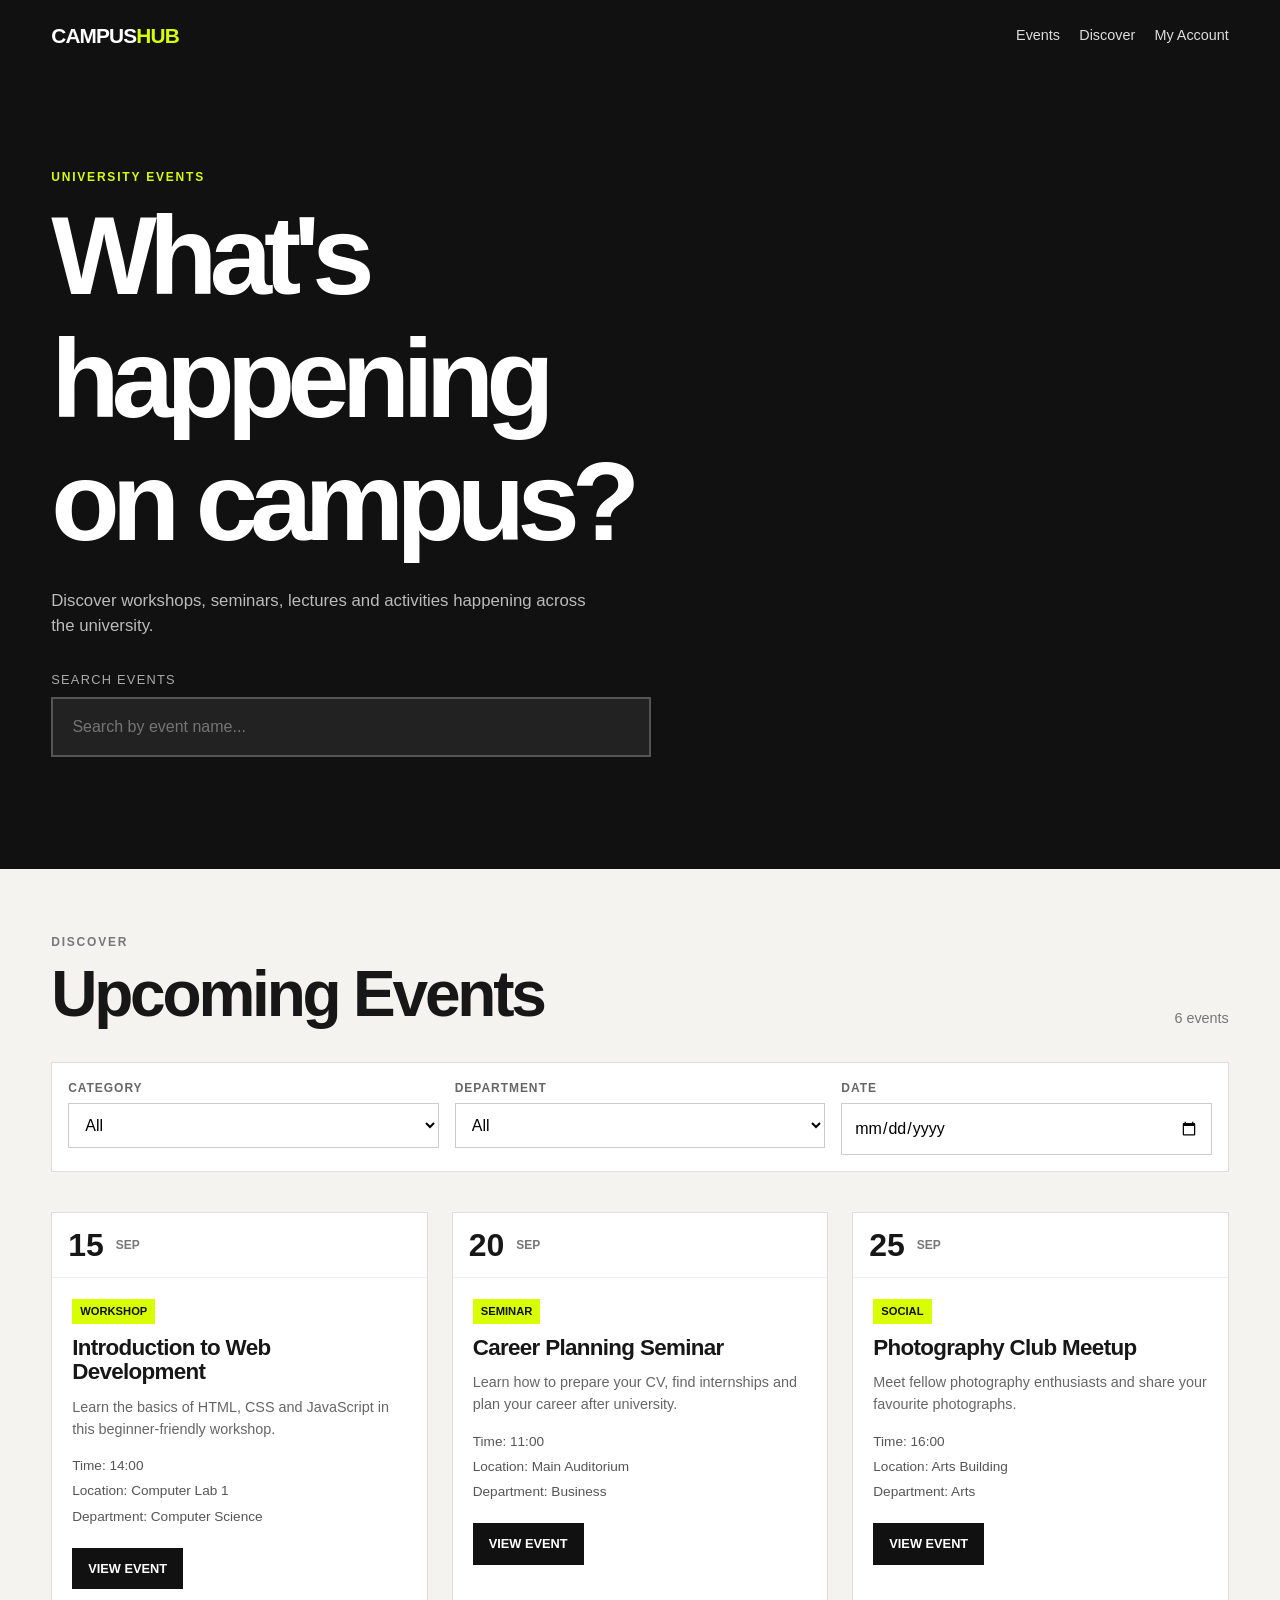
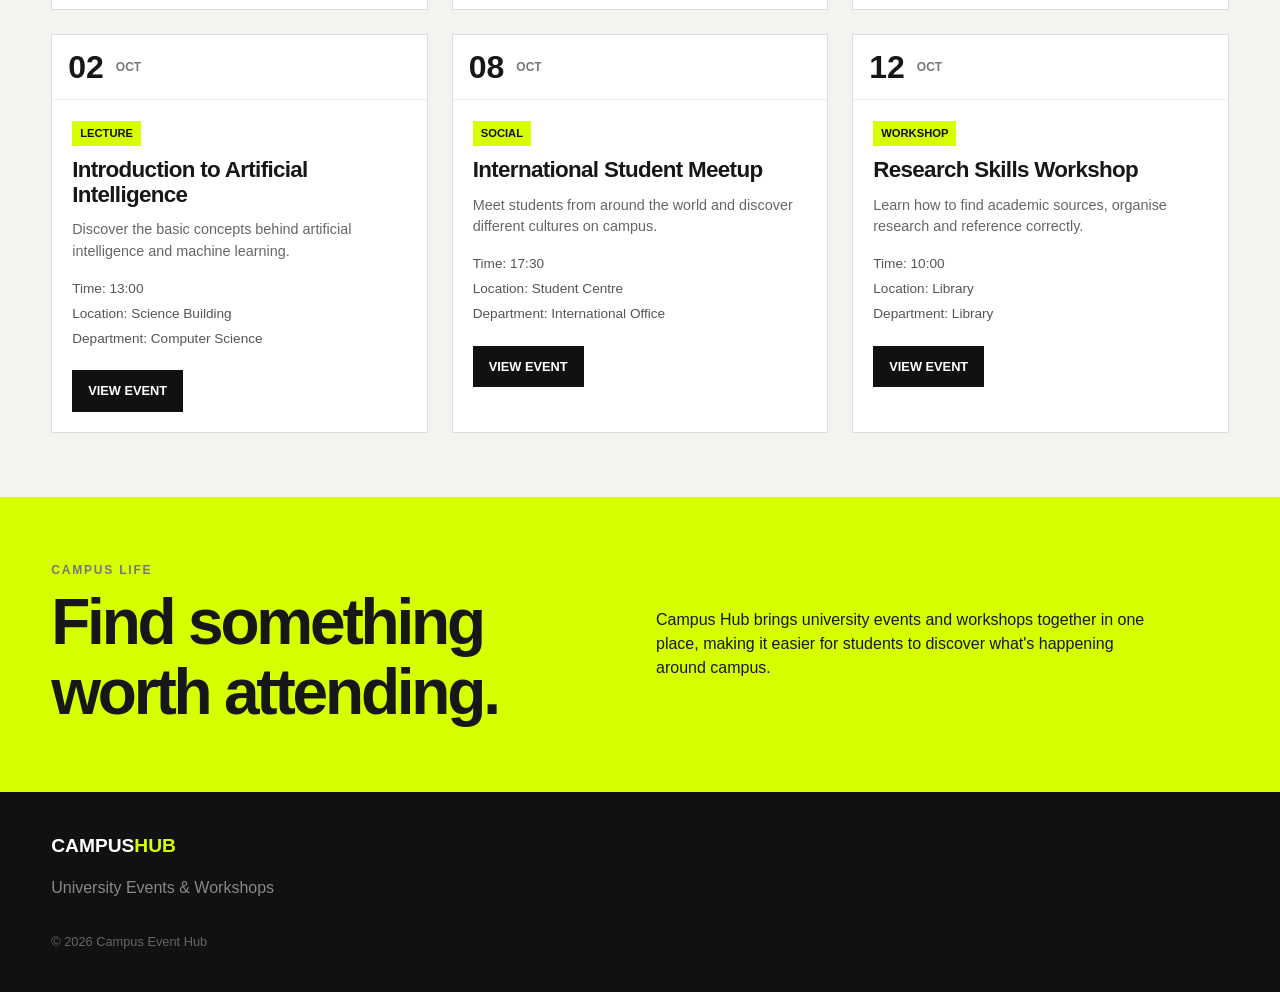
==== index.html @ 004a7234 "Phase 1 Basic functionality of the website and event hub" ====
<!DOCTYPE html>
<html lang="en">

<head>

    <meta charset="UTF-8">

    <meta
        name="viewport"
        content="width=device-width, initial-scale=1.0"
    >

    <title>Campus Event Hub</title>

    <link
        rel="stylesheet"
        href="css/style.css"
    >

</head>


<body>


<header class="site-header">

    <nav class="navbar">

        <a
            href="index.html"
            class="logo"
        >
            CAMPUS<span>HUB</span>
        </a>


        <div class="nav-links">

            <a href="index.html">
                Events
            </a>

            <a href="#discover">
                Discover
            </a>

            <a href="pages/login.html">
                My Account
            </a>

        </div>

    </nav>

</header>



<main>


    <!-- Hero -->

    <section class="hero">

        <div class="hero-content">

            <p class="eyebrow">
                UNIVERSITY EVENTS
            </p>

            <h1>
                What's happening
                <br>
                on campus?
            </h1>

            <p class="hero-text">
                Discover workshops, seminars,
                lectures and activities happening
                across the university.
            </p>


            <div class="hero-search">

                <label for="search">
                    Search events
                </label>

                <input
                    type="search"
                    id="search"
                    placeholder="Search by event name..."
                >

            </div>

        </div>

    </section>



    <!-- Upcoming Events -->

    <section
        class="events-section"
        id="discover"
    >

        <div class="container">


            <div class="section-header">

                <div>

                    <p class="eyebrow">
                        DISCOVER
                    </p>

                    <h2>
                        Upcoming Events
                    </h2>

                </div>

                <span id="eventCount"></span>

            </div>



            <!-- Filters -->

            <form
                id="filterForm"
                class="filter-bar"
            >

                <div class="filter-group">

                    <label for="category">
                        Category
                    </label>

                    <select id="category">

                        <option value="">
                            All
                        </option>

                    </select>

                </div>


                <div class="filter-group">

                    <label for="department">
                        Department
                    </label>

                    <select id="department">

                        <option value="">
                            All
                        </option>

                    </select>

                </div>


                <div class="filter-group">

                    <label for="date">
                        Date
                    </label>

                    <input
                        type="date"
                        id="date"
                    >

                </div>

            </form>



            <!-- Event Cards -->

            <div
                id="eventsContainer"
                class="events-grid"
            >

                <!-- JavaScript inserts events here -->

            </div>


        </div>

    </section>



    <!-- Simple About Section -->

    <section class="about-section">

        <div class="container about-content">

            <div>

                <p class="eyebrow">
                    CAMPUS LIFE
                </p>

                <h2>
                    Find something
                    worth attending.
                </h2>

            </div>

            <p>
                Campus Hub brings university events
                and workshops together in one place,
                making it easier for students to discover
                what's happening around campus.
            </p>

        </div>

    </section>


</main>



<footer class="site-footer">

    <div class="container">

        <div class="footer-content">

            <strong>
                CAMPUS<span>HUB</span>
            </strong>

            <p>
                University Events & Workshops
            </p>

        </div>

        <p class="copyright">
            &copy; 2026 Campus Event Hub
        </p>

    </div>

</footer>



<script
    src="https://code.jquery.com/jquery-3.7.1.min.js"
></script>

<script src="js/data.js"></script>
<script src="js/storage.js"></script>
<script src="js/app.js"></script>


</body>

</html>
---- css/style.css ----
/* =========================
   RESET
========================= */

* {
    box-sizing: border-box;
}


html {
    scroll-behavior: smooth;
}


body {
    margin: 0;

    font-family:
        Arial,
        Helvetica,
        sans-serif;

    background: #f5f3ef;
    color: #171717;

    line-height: 1.5;
}


img {
    max-width: 100%;
}


a {
    color: inherit;
}


/* =========================
   GENERAL
========================= */

.container {
    width: min(1180px, 92%);
    margin: 0 auto;
}


.eyebrow {
    margin: 0 0 0.5rem;

    font-size: 0.75rem;
    font-weight: bold;

    letter-spacing: 0.15em;

    color: #777;
}


h1,
h2,
h3 {
    line-height: 1.1;
}


button,
input,
select {
    font: inherit;
}


/* =========================
   HEADER
========================= */

.site-header {
    background: #111;
    color: white;
}


.navbar {
    width: min(1180px, 92%);

    margin: 0 auto;

    min-height: 72px;

    display: flex;
    flex-direction: column;

    justify-content: center;

    gap: 1rem;
}


.logo {
    color: white;

    text-decoration: none;

    font-size: 1.3rem;

    font-weight: 900;

    letter-spacing: -0.04em;
}


.logo span,
.footer-content strong span {
    color: #d8ff00;
}


.nav-links {
    display: flex;

    gap: 1.2rem;

    flex-wrap: wrap;
}


.nav-links a {
    color: #ddd;

    text-decoration: none;

    font-size: 0.9rem;
}


.nav-links a:hover {
    color: #d8ff00;
}


/* =========================
   HERO
========================= */

.hero {
    background: #111;
    color: white;

    padding: 4rem 0 5rem;
}


.hero-content {
    width: min(1180px, 92%);

    margin: 0 auto;
}


.hero .eyebrow {
    color: #d8ff00;
}


.hero h1 {
    margin: 0;

    max-width: 750px;

    font-size: clamp(
        3rem,
        10vw,
        7rem
    );

    letter-spacing: -0.07em;
}


.hero-text {
    max-width: 550px;

    margin: 1.5rem 0 2rem;

    color: #bbb;

    font-size: 1.05rem;
}


.hero-search {
    max-width: 600px;

    display: flex;
    flex-direction: column;

    gap: 0.5rem;
}


.hero-search label {
    font-size: 0.8rem;

    text-transform: uppercase;

    letter-spacing: 0.1em;

    color: #aaa;
}


.hero-search input {
    width: 100%;

    padding: 1rem 1.2rem;

    border: 2px solid #555;

    border-radius: 0;

    background: #222;

    color: white;

    outline: none;
}


.hero-search input:focus {
    border-color: #d8ff00;
}


/* =========================
   EVENTS
========================= */

.events-section {
    padding: 4rem 0;
}


.section-header {
    display: flex;

    flex-direction: column;

    gap: 1rem;

    margin-bottom: 2rem;
}


.section-header h2 {
    margin: 0;

    font-size: clamp(
        2rem,
        5vw,
        4rem
    );

    letter-spacing: -0.05em;
}


#eventCount {
    color: #777;

    font-size: 0.9rem;
}


/* =========================
   FILTERS
========================= */

.filter-bar {
    display: grid;

    gap: 1rem;

    margin-bottom: 2.5rem;

    padding: 1rem;

    background: white;

    border: 1px solid #ddd;
}


.filter-group {
    display: flex;

    flex-direction: column;

    gap: 0.4rem;
}


.filter-group label {
    font-size: 0.75rem;

    font-weight: bold;

    text-transform: uppercase;

    letter-spacing: 0.08em;

    color: #666;
}


.filter-group input,
.filter-group select {
    width: 100%;

    padding: 0.75rem;

    border: 1px solid #ccc;

    border-radius: 0;

    background: white;
}


/* =========================
   EVENT GRID
========================= */

.events-grid {
    display: grid;

    gap: 1.5rem;
}


.event-card {
    background: white;

    border: 1px solid #ddd;

    transition:
        transform 0.2s ease,
        box-shadow 0.2s ease;
}


.event-card:hover {
    transform: translateY(-4px);

    box-shadow:
        0 12px 30px
        rgba(0, 0, 0, 0.08);
}


.event-date {
    display: flex;

    align-items: center;

    gap: 0.75rem;

    padding: 1rem;

    border-bottom: 1px solid #eee;
}


.event-day {
    font-size: 2rem;

    font-weight: 900;

    line-height: 1;
}


.event-month {
    font-size: 0.75rem;

    font-weight: bold;

    text-transform: uppercase;

    color: #777;
}


.event-body {
    padding: 1.25rem;
}


.event-category {
    display: inline-block;

    margin-bottom: 0.75rem;

    padding: 0.25rem 0.5rem;

    background: #d8ff00;

    color: #111;

    font-size: 0.7rem;

    font-weight: bold;

    text-transform: uppercase;
}


.event-body h3 {
    margin: 0 0 0.75rem;

    font-size: 1.4rem;

    letter-spacing: -0.03em;
}


.event-description {
    margin: 0 0 1rem;

    color: #666;

    font-size: 0.9rem;
}


.event-meta {
    margin: 0.3rem 0;

    color: #555;

    font-size: 0.85rem;
}


.event-link {
    display: inline-block;

    margin-top: 1rem;

    padding: 0.7rem 1rem;

    background: #111;

    color: white;

    text-decoration: none;

    font-size: 0.8rem;

    font-weight: bold;

    text-transform: uppercase;
}


.event-link:hover {
    background: #d8ff00;

    color: #111;
}


/* =========================
   ABOUT
========================= */

.about-section {
    padding: 4rem 0;

    background: #d8ff00;
}


.about-content {
    display: grid;

    gap: 2rem;
}


.about-content h2 {
    margin: 0;

    max-width: 600px;

    font-size: clamp(
        2rem,
        6vw,
        4rem
    );

    letter-spacing: -0.05em;
}


.about-content p {
    max-width: 500px;
}


/* =========================
   FOOTER
========================= */

.site-footer {
    padding: 2.5rem 0;

    background: #111;

    color: white;
}


.footer-content {
    margin-bottom: 2rem;
}


.footer-content strong {
    font-size: 1.2rem;
}


.footer-content p {
    color: #888;
}


.copyright {
    margin: 0;

    color: #666;

    font-size: 0.8rem;
}


/* =========================
   FOCUS
========================= */

a:focus,
input:focus,
select:focus,
button:focus {
    outline: 3px solid #7d9400;

    outline-offset: 3px;
}


/* =========================
   TABLET
========================= */

@media (min-width: 600px) {

    .navbar {
        flex-direction: row;

        justify-content: space-between;

        align-items: center;
    }


    .section-header {
        flex-direction: row;

        justify-content: space-between;

        align-items: end;
    }


    .filter-bar {
        grid-template-columns:
            repeat(3, 1fr);
    }


    .events-grid {
        grid-template-columns:
            repeat(2, 1fr);
    }


    .about-content {
        grid-template-columns:
            1fr 1fr;

        align-items: center;
    }

}


/* =========================
   DESKTOP
========================= */

@media (min-width: 950px) {

    .events-grid {
        grid-template-columns:
            repeat(3, 1fr);
    }


    .hero {
        padding: 6rem 0 7rem;
    }

}
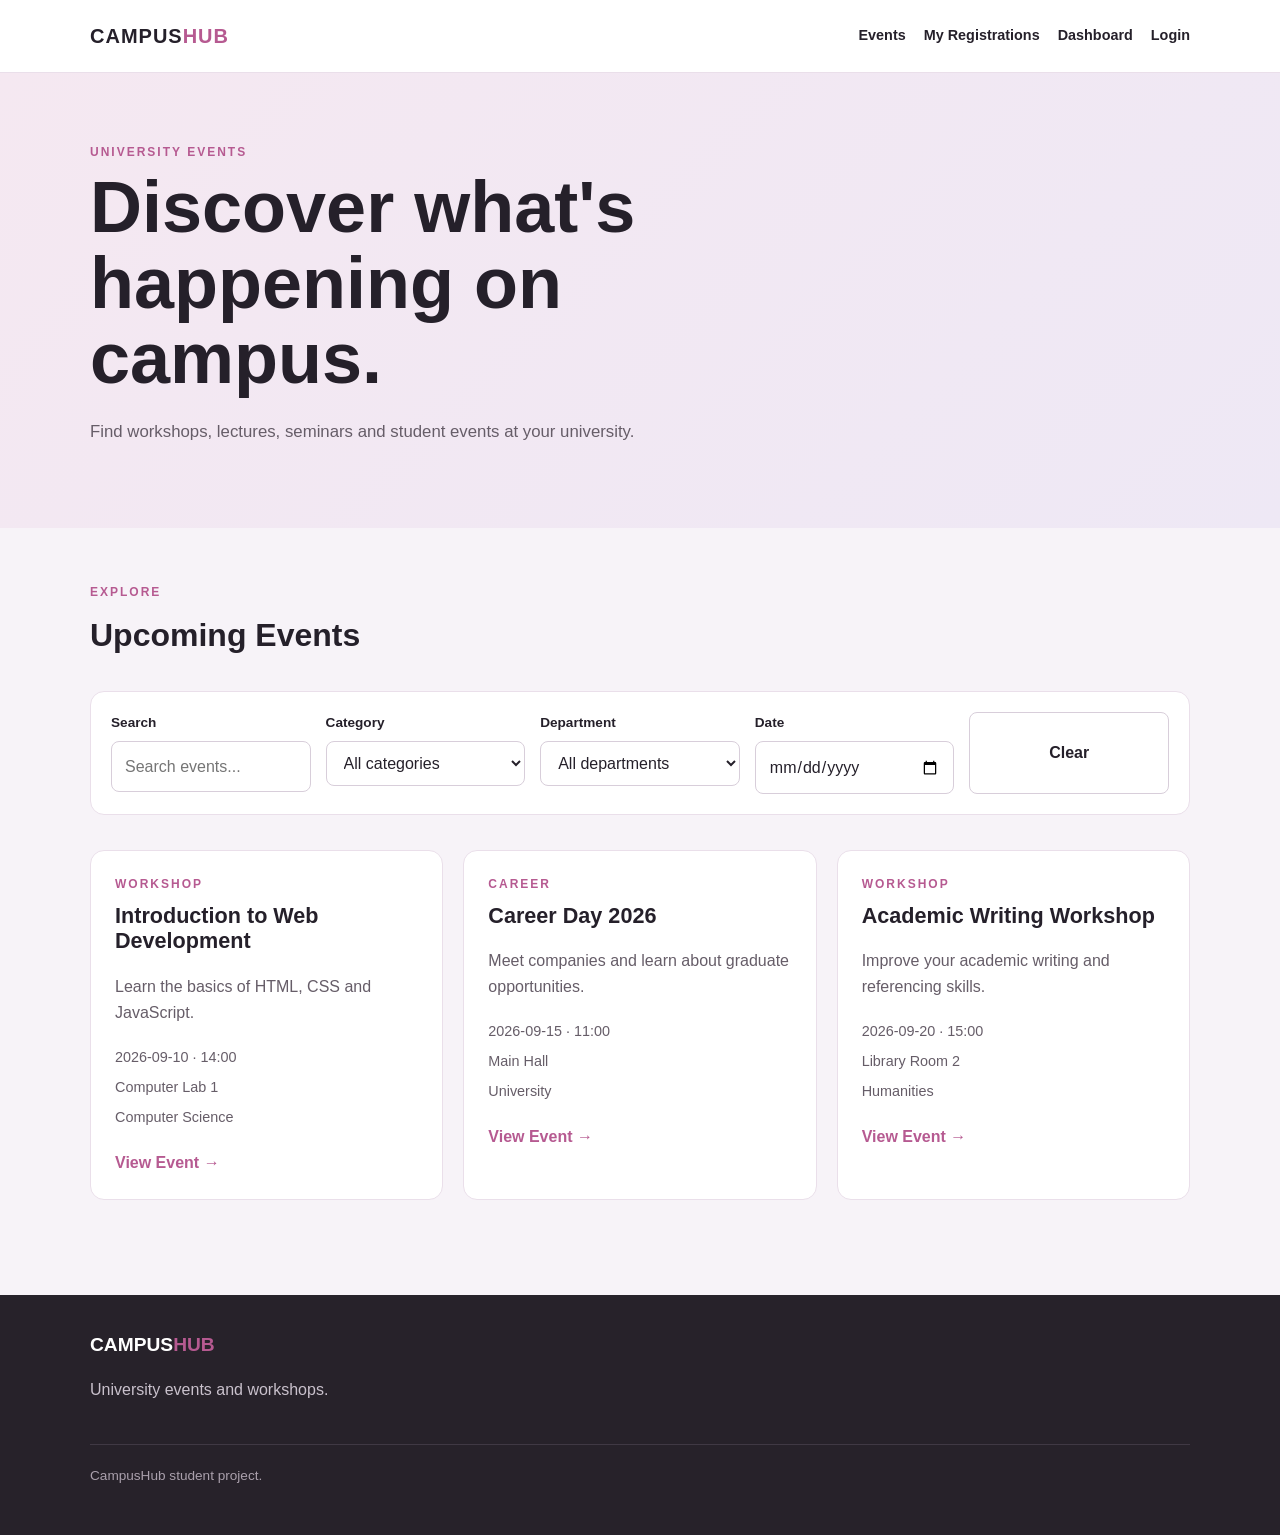
==== commit ac0e7a3c: "1.0 demo added crud and other functionalities, making the user system and login more robust" ====
--- a/index.html
+++ b/index.html
@@ -10,7 +10,7 @@
         content="width=device-width, initial-scale=1.0"
     >
 
-    <title>Campus Event Hub</title>
+    <title>CampusHub - University Events</title>
 
     <link
         rel="stylesheet"
@@ -41,12 +41,16 @@
                 Events
             </a>
 
-            <a href="#discover">
-                Discover
+            <a href="pages/my-registrations.html">
+                My Registrations
             </a>
 
+            <a href="pages/dashboard.html">
+                Dashboard
+            </a>
+
             <a href="pages/login.html">
-                My Account
+                Login
             </a>
 
         </div>
@@ -56,212 +60,179 @@
 </header>
 
 
-
 <main>
 
 
-    <!-- Hero -->
-
-    <section class="hero">
-
-        <div class="hero-content">
-
-            <p class="eyebrow">
-                UNIVERSITY EVENTS
-            </p>
-
-            <h1>
-                What's happening
-                <br>
-                on campus?
-            </h1>
-
-            <p class="hero-text">
-                Discover workshops, seminars,
-                lectures and activities happening
-                across the university.
-            </p>
-
-
-            <div class="hero-search">
+<section class="hero">
+
+    <div class="container">
+
+        <p class="eyebrow">
+            UNIVERSITY EVENTS
+        </p>
+
+        <h1>
+            Discover what's happening
+            on campus.
+        </h1>
+
+        <p class="hero-text">
+            Find workshops, lectures, seminars
+            and student events at your university.
+        </p>
+
+    </div>
+
+</section>
+
+
+<section class="events-section">
+
+    <div class="container">
+
+
+        <div class="section-header">
+
+            <div>
+
+                <p class="eyebrow">
+                    EXPLORE
+                </p>
+
+                <h2>
+                    Upcoming Events
+                </h2>
+
+            </div>
+
+        </div>
+
+
+        <form id="filterForm" class="filter-form">
+
+
+            <div class="form-group">
 
                 <label for="search">
-                    Search events
+                    Search
                 </label>
 
                 <input
                     type="search"
                     id="search"
-                    placeholder="Search by event name..."
+                    placeholder="Search events..."
                 >
 
             </div>
 
+
+            <div class="form-group">
+
+                <label for="category">
+                    Category
+                </label>
+
+                <select id="category">
+
+                    <option value="">
+                        All categories
+                    </option>
+
+                </select>
+
+            </div>
+
+
+            <div class="form-group">
+
+                <label for="department">
+                    Department
+                </label>
+
+                <select id="department">
+
+                    <option value="">
+                        All departments
+                    </option>
+
+                </select>
+
+            </div>
+
+
+            <div class="form-group">
+
+                <label for="date">
+                    Date
+                </label>
+
+                <input
+                    type="date"
+                    id="date"
+                >
+
+            </div>
+
+
+            <button
+                type="button"
+                id="clearFilters"
+                class="secondary-button"
+            >
+                Clear
+            </button>
+
+
+        </form>
+
+
+        <div
+            id="eventList"
+            class="event-grid"
+        >
+
         </div>
 
-    </section>
-
-
-
-    <!-- Upcoming Events -->
-
-    <section
-        class="events-section"
-        id="discover"
-    >
-
-        <div class="container">
-
-
-            <div class="section-header">
-
-                <div>
-
-                    <p class="eyebrow">
-                        DISCOVER
-                    </p>
-
-                    <h2>
-                        Upcoming Events
-                    </h2>
-
-                </div>
-
-                <span id="eventCount"></span>
+
+        <p
+            id="noEvents"
+            class="no-events"
+        >
+            No events found.
+        </p>
+
+
+    </div>
+
+</section>
+
+
+</main>
+
+
+<footer class="site-footer">
+
+    <div class="container">
+
+        <div class="footer-content">
+
+            <div>
+
+                <strong class="footer-logo">
+                    CAMPUS<span>HUB</span>
+                </strong>
+
+                <p>
+                    University events and workshops.
+                </p>
 
             </div>
 
-
-
-            <!-- Filters -->
-
-            <form
-                id="filterForm"
-                class="filter-bar"
-            >
-
-                <div class="filter-group">
-
-                    <label for="category">
-                        Category
-                    </label>
-
-                    <select id="category">
-
-                        <option value="">
-                            All
-                        </option>
-
-                    </select>
-
-                </div>
-
-
-                <div class="filter-group">
-
-                    <label for="department">
-                        Department
-                    </label>
-
-                    <select id="department">
-
-                        <option value="">
-                            All
-                        </option>
-
-                    </select>
-
-                </div>
-
-
-                <div class="filter-group">
-
-                    <label for="date">
-                        Date
-                    </label>
-
-                    <input
-                        type="date"
-                        id="date"
-                    >
-
-                </div>
-
-            </form>
-
-
-
-            <!-- Event Cards -->
-
-            <div
-                id="eventsContainer"
-                class="events-grid"
-            >
-
-                <!-- JavaScript inserts events here -->
-
-            </div>
-
-
         </div>
 
-    </section>
-
-
-
-    <!-- Simple About Section -->
-
-    <section class="about-section">
-
-        <div class="container about-content">
-
-            <div>
-
-                <p class="eyebrow">
-                    CAMPUS LIFE
-                </p>
-
-                <h2>
-                    Find something
-                    worth attending.
-                </h2>
-
-            </div>
-
-            <p>
-                Campus Hub brings university events
-                and workshops together in one place,
-                making it easier for students to discover
-                what's happening around campus.
-            </p>
-
-        </div>
-
-    </section>
-
-
-</main>
-
-
-
-<footer class="site-footer">
-
-    <div class="container">
-
-        <div class="footer-content">
-
-            <strong>
-                CAMPUS<span>HUB</span>
-            </strong>
-
-            <p>
-                University Events & Workshops
-            </p>
-
-        </div>
 
         <p class="copyright">
-            &copy; 2026 Campus Event Hub
+            CampusHub student project.
         </p>
 
     </div>
@@ -269,16 +240,334 @@
 </footer>
 
 
-
-<script
-    src="https://code.jquery.com/jquery-3.7.1.min.js"
-></script>
+<script src="https://code.jquery.com/jquery-3.7.1.min.js"></script>
 
 <script src="js/data.js"></script>
 <script src="js/storage.js"></script>
 <script src="js/app.js"></script>
 
 
+<script>
+
+$(document).ready(function () {
+
+
+    let events = getEvents();
+
+
+    const categorySelect =
+        $("#category");
+
+
+    const departmentSelect =
+        $("#department");
+
+
+    /*
+       Create category options
+    */
+
+    const categories =
+        [
+            ...new Set(
+                events.map(
+                    function (event) {
+                        return event.category;
+                    }
+                )
+            )
+        ];
+
+
+    categories.forEach(
+        function (category) {
+
+            categorySelect.append(
+
+                $("<option>")
+                    .val(category)
+                    .text(category)
+
+            );
+
+        }
+    );
+
+
+    /*
+       Create department options
+    */
+
+    const departments =
+        [
+            ...new Set(
+                events.map(
+                    function (event) {
+                        return event.department;
+                    }
+                )
+            )
+        ];
+
+
+    departments.forEach(
+        function (department) {
+
+            departmentSelect.append(
+
+                $("<option>")
+                    .val(department)
+                    .text(department)
+
+            );
+
+        }
+    );
+
+
+    /*
+       Display events
+    */
+
+    function displayEvents() {
+
+
+        const search =
+            $("#search")
+                .val()
+                .toLowerCase()
+                .trim();
+
+
+        const category =
+            $("#category").val();
+
+
+        const department =
+            $("#department").val();
+
+
+        const date =
+            $("#date").val();
+
+
+        const filteredEvents =
+            events.filter(
+                function (event) {
+
+
+                    const matchesSearch =
+                        event.title
+                            .toLowerCase()
+                            .includes(search) ||
+
+                        event.description
+                            .toLowerCase()
+                            .includes(search);
+
+
+                    const matchesCategory =
+                        !category ||
+                        event.category === category;
+
+
+                    const matchesDepartment =
+                        !department ||
+                        event.department === department;
+
+
+                    const matchesDate =
+                        !date ||
+                        event.date === date;
+
+
+                    return (
+                        matchesSearch &&
+                        matchesCategory &&
+                        matchesDepartment &&
+                        matchesDate
+                    );
+
+                }
+            );
+
+
+        const list =
+            $("#eventList");
+
+
+        list.empty();
+
+
+        $("#noEvents").hide();
+
+
+        if (
+            filteredEvents.length === 0
+        ) {
+
+            $("#noEvents").show();
+
+            return;
+
+        }
+
+
+        filteredEvents.forEach(
+            function (event) {
+
+
+                const card =
+                    $("<article>")
+                        .addClass("event-card");
+
+
+                card.append(
+
+                    $("<p>")
+                        .addClass("eyebrow")
+                        .text(event.category)
+
+                );
+
+
+                card.append(
+
+                    $("<h3>")
+                        .text(event.title)
+
+                );
+
+
+                card.append(
+
+                    $("<p>")
+                        .addClass("event-description")
+                        .text(event.description)
+
+                );
+
+
+                card.append(
+
+                    $("<p>")
+                        .addClass("event-meta")
+                        .text(
+                            event.date +
+                            " · " +
+                            event.time
+                        )
+
+                );
+
+
+                card.append(
+
+                    $("<p>")
+                        .addClass("event-meta")
+                        .text(
+                            event.location
+                        )
+
+                );
+
+
+                card.append(
+
+                    $("<p>")
+                        .addClass("event-meta")
+                        .text(
+                            event.department
+                        )
+
+                );
+
+
+                card.append(
+
+                    $("<a>")
+                        .addClass("event-link")
+                        .attr(
+                            "href",
+                            "pages/event.html?id=" +
+                            event.id
+                        )
+                        .text(
+                            "View Event →"
+                        )
+
+                );
+
+
+                list.append(card);
+
+            }
+        );
+
+    }
+
+
+    /*
+       Filters update immediately
+    */
+
+    $("#search").on(
+        "input",
+        displayEvents
+    );
+
+
+    $("#category").on(
+        "change",
+        displayEvents
+    );
+
+
+    $("#department").on(
+        "change",
+        displayEvents
+    );
+
+
+    $("#date").on(
+        "change",
+        displayEvents
+    );
+
+
+    /*
+       Clear filters
+    */
+
+    $("#clearFilters").on(
+        "click",
+        function () {
+
+            $("#search").val("");
+
+            $("#category").val("");
+
+            $("#department").val("");
+
+            $("#date").val("");
+
+            displayEvents();
+
+        }
+    );
+
+
+    /*
+       Initial display
+    */
+
+    displayEvents();
+
+});
+
+</script>
+
+
 </body>
 
 </html>
--- a/css/style.css
+++ b/css/style.css
@@ -1,7 +1,3 @@
-/* =========================
-   RESET
-========================= */
-
 * {
     box-sizing: border-box;
 }
@@ -14,21 +10,10 @@
 
 body {
     margin: 0;
-
-    font-family:
-        Arial,
-        Helvetica,
-        sans-serif;
-
-    background: #f5f3ef;
-    color: #171717;
-
-    line-height: 1.5;
-}
-
-
-img {
-    max-width: 100%;
+    font-family: Arial, Helvetica, sans-serif;
+    background: #f7f3f8;
+    color: #25202a;
+    line-height: 1.6;
 }
 
 
@@ -37,107 +22,66 @@
 }
 
 
-/* =========================
-   GENERAL
-========================= */
-
 .container {
-    width: min(1180px, 92%);
+    width: min(1100px, 92%);
     margin: 0 auto;
 }
 
 
-.eyebrow {
-    margin: 0 0 0.5rem;
-
-    font-size: 0.75rem;
-    font-weight: bold;
-
-    letter-spacing: 0.15em;
-
-    color: #777;
-}
-
-
-h1,
-h2,
-h3 {
-    line-height: 1.1;
-}
-
-
-button,
-input,
-select {
-    font: inherit;
-}
-
-
 /* =========================
    HEADER
 ========================= */
 
 .site-header {
-    background: #111;
-    color: white;
+    background: #ffffff;
+    border-bottom: 1px solid #eadfea;
 }
 
 
 .navbar {
-    width: min(1180px, 92%);
-
+    width: min(1100px, 92%);
     margin: 0 auto;
 
     min-height: 72px;
 
     display: flex;
-    flex-direction: column;
-
-    justify-content: center;
-
-    gap: 1rem;
+    align-items: center;
+    justify-content: space-between;
+
+    gap: 20px;
 }
 
 
 .logo {
-    color: white;
-
     text-decoration: none;
-
-    font-size: 1.3rem;
-
-    font-weight: 900;
-
-    letter-spacing: -0.04em;
+    font-size: 1.25rem;
+    font-weight: 800;
+    letter-spacing: 1px;
 }
 
 
 .logo span,
-.footer-content strong span {
-    color: #d8ff00;
+.footer-logo span {
+    color: #b65a91;
 }
 
 
 .nav-links {
     display: flex;
-
-    gap: 1.2rem;
-
-    flex-wrap: wrap;
+    align-items: center;
+    gap: 18px;
 }
 
 
 .nav-links a {
-    color: #ddd;
-
     text-decoration: none;
-
     font-size: 0.9rem;
+    font-weight: 600;
 }
 
 
 .nav-links a:hover {
-    color: #d8ff00;
+    color: #b65a91;
 }
 
 
@@ -146,131 +90,80 @@
 ========================= */
 
 .hero {
-    background: #111;
-    color: white;
-
-    padding: 4rem 0 5rem;
-}
-
-
-.hero-content {
-    width: min(1180px, 92%);
-
-    margin: 0 auto;
-}
-
-
-.hero .eyebrow {
-    color: #d8ff00;
+    padding: 70px 0 65px;
+
+    background:
+        linear-gradient(
+            135deg,
+            #f5e8f1,
+            #eee8f5
+        );
+}
+
+
+.eyebrow {
+    margin: 0 0 8px;
+
+    color: #b65a91;
+
+    font-size: 0.75rem;
+    font-weight: 800;
+
+    letter-spacing: 2px;
+    text-transform: uppercase;
 }
 
 
 .hero h1 {
+    max-width: 700px;
+
     margin: 0;
 
-    max-width: 750px;
-
     font-size: clamp(
-        3rem,
-        10vw,
-        7rem
+        2.3rem,
+        7vw,
+        4.5rem
     );
 
-    letter-spacing: -0.07em;
+    line-height: 1.05;
 }
 
 
 .hero-text {
-    max-width: 550px;
-
-    margin: 1.5rem 0 2rem;
-
-    color: #bbb;
+    max-width: 650px;
+
+    margin-top: 22px;
+
+    color: #665d68;
 
     font-size: 1.05rem;
 }
 
 
-.hero-search {
-    max-width: 600px;
-
-    display: flex;
-    flex-direction: column;
-
-    gap: 0.5rem;
-}
-
-
-.hero-search label {
-    font-size: 0.8rem;
-
-    text-transform: uppercase;
-
-    letter-spacing: 0.1em;
-
-    color: #aaa;
-}
-
-
-.hero-search input {
-    width: 100%;
-
-    padding: 1rem 1.2rem;
-
-    border: 2px solid #555;
-
-    border-radius: 0;
-
-    background: #222;
-
-    color: white;
-
-    outline: none;
-}
-
-
-.hero-search input:focus {
-    border-color: #d8ff00;
-}
-
-
 /* =========================
    EVENTS
 ========================= */
 
 .events-section {
-    padding: 4rem 0;
+    padding: 55px 0;
 }
 
 
 .section-header {
     display: flex;
-
-    flex-direction: column;
-
-    gap: 1rem;
-
-    margin-bottom: 2rem;
+    align-items: end;
+    justify-content: space-between;
+
+    gap: 20px;
+
+    margin-bottom: 30px;
 }
 
 
 .section-header h2 {
     margin: 0;
 
-    font-size: clamp(
-        2rem,
-        5vw,
-        4rem
-    );
-
-    letter-spacing: -0.05em;
-}
-
-
-#eventCount {
-    color: #777;
-
-    font-size: 0.9rem;
+    font-size: 2rem;
 }
 
 
@@ -278,72 +171,179 @@
    FILTERS
 ========================= */
 
-.filter-bar {
+.filter-form {
     display: grid;
 
-    gap: 1rem;
-
-    margin-bottom: 2.5rem;
-
-    padding: 1rem;
-
-    background: white;
-
-    border: 1px solid #ddd;
-}
-
-
-.filter-group {
+    grid-template-columns:
+        repeat(
+            auto-fit,
+            minmax(180px, 1fr)
+        );
+
+    gap: 15px;
+
+    margin-bottom: 35px;
+
+    padding: 20px;
+
+    background: #ffffff;
+
+    border: 1px solid #eadfea;
+
+    border-radius: 14px;
+}
+
+
+.form-group {
     display: flex;
 
     flex-direction: column;
 
-    gap: 0.4rem;
-}
-
-
-.filter-group label {
-    font-size: 0.75rem;
-
-    font-weight: bold;
-
-    text-transform: uppercase;
-
-    letter-spacing: 0.08em;
-
-    color: #666;
-}
-
-
-.filter-group input,
-.filter-group select {
+    gap: 7px;
+}
+
+
+.form-group label {
+    font-weight: 700;
+
+    font-size: 0.85rem;
+}
+
+
+input,
+select,
+textarea {
     width: 100%;
 
-    padding: 0.75rem;
-
-    border: 1px solid #ccc;
-
-    border-radius: 0;
-
-    background: white;
-}
-
-
-/* =========================
-   EVENT GRID
-========================= */
-
-.events-grid {
+    padding: 12px 13px;
+
+    font: inherit;
+
+    color: #25202a;
+
+    background: #ffffff;
+
+    border: 1px solid #d8ceda;
+
+    border-radius: 8px;
+
+    outline: none;
+}
+
+
+input:focus,
+select:focus,
+textarea:focus {
+    border-color: #b65a91;
+
+    box-shadow:
+        0 0 0 3px
+        rgba(182, 90, 145, 0.12);
+}
+
+
+textarea {
+    min-height: 110px;
+
+    resize: vertical;
+}
+
+
+/* =========================
+   BUTTONS
+========================= */
+
+button {
+    font: inherit;
+
+    cursor: pointer;
+}
+
+
+.primary-button,
+.secondary-button,
+.danger-button {
+    min-height: 44px;
+
+    padding: 10px 18px;
+
+    border-radius: 8px;
+
+    font-weight: 700;
+}
+
+
+.primary-button {
+    border: 1px solid #b65a91;
+
+    background: #b65a91;
+
+    color: #ffffff;
+}
+
+
+.primary-button:hover {
+    background: #9d497d;
+}
+
+
+.secondary-button {
+    border: 1px solid #d8ceda;
+
+    background: #ffffff;
+
+    color: #25202a;
+}
+
+
+.secondary-button:hover {
+    border-color: #b65a91;
+
+    color: #b65a91;
+}
+
+
+.danger-button {
+    border: 1px solid #c75a68;
+
+    background: #ffffff;
+
+    color: #a93e4d;
+}
+
+
+.danger-button:hover {
+    background: #c75a68;
+
+    color: #ffffff;
+}
+
+
+/* =========================
+   EVENT CARDS
+========================= */
+
+.event-grid {
     display: grid;
 
-    gap: 1.5rem;
+    grid-template-columns:
+        repeat(
+            auto-fit,
+            minmax(250px, 1fr)
+        );
+
+    gap: 20px;
 }
 
 
 .event-card {
-    background: white;
-
-    border: 1px solid #ddd;
+    padding: 24px;
+
+    background: #ffffff;
+
+    border: 1px solid #eadfea;
+
+    border-radius: 14px;
 
     transition:
         transform 0.2s ease,
@@ -355,158 +355,158 @@
     transform: translateY(-4px);
 
     box-shadow:
-        0 12px 30px
-        rgba(0, 0, 0, 0.08);
-}
-
-
-.event-date {
-    display: flex;
-
-    align-items: center;
-
-    gap: 0.75rem;
-
-    padding: 1rem;
-
-    border-bottom: 1px solid #eee;
-}
-
-
-.event-day {
-    font-size: 2rem;
-
-    font-weight: 900;
-
-    line-height: 1;
-}
-
-
-.event-month {
-    font-size: 0.75rem;
-
-    font-weight: bold;
-
-    text-transform: uppercase;
-
-    color: #777;
-}
-
-
-.event-body {
-    padding: 1.25rem;
-}
-
-
-.event-category {
-    display: inline-block;
-
-    margin-bottom: 0.75rem;
-
-    padding: 0.25rem 0.5rem;
-
-    background: #d8ff00;
-
-    color: #111;
-
-    font-size: 0.7rem;
-
-    font-weight: bold;
-
-    text-transform: uppercase;
-}
-
-
-.event-body h3 {
-    margin: 0 0 0.75rem;
-
-    font-size: 1.4rem;
-
-    letter-spacing: -0.03em;
+        0 10px 30px
+        rgba(50, 35, 55, 0.08);
+}
+
+
+.event-card h3 {
+    margin: 5px 0 12px;
+
+    font-size: 1.35rem;
+
+    line-height: 1.2;
 }
 
 
 .event-description {
-    margin: 0 0 1rem;
-
-    color: #666;
+    color: #665d68;
+}
+
+
+.event-meta {
+    margin: 7px 0;
+
+    color: #665d68;
 
     font-size: 0.9rem;
-}
-
-
-.event-meta {
-    margin: 0.3rem 0;
-
-    color: #555;
-
-    font-size: 0.85rem;
 }
 
 
 .event-link {
     display: inline-block;
 
-    margin-top: 1rem;
-
-    padding: 0.7rem 1rem;
-
-    background: #111;
-
-    color: white;
+    margin-top: 14px;
+
+    color: #b65a91;
+
+    font-weight: 800;
 
     text-decoration: none;
-
-    font-size: 0.8rem;
-
-    font-weight: bold;
-
-    text-transform: uppercase;
 }
 
 
 .event-link:hover {
-    background: #d8ff00;
-
-    color: #111;
-}
-
-
-/* =========================
-   ABOUT
-========================= */
-
-.about-section {
-    padding: 4rem 0;
-
-    background: #d8ff00;
-}
-
-
-.about-content {
-    display: grid;
-
-    gap: 2rem;
-}
-
-
-.about-content h2 {
-    margin: 0;
-
-    max-width: 600px;
-
-    font-size: clamp(
-        2rem,
-        6vw,
-        4rem
-    );
-
-    letter-spacing: -0.05em;
-}
-
-
-.about-content p {
-    max-width: 500px;
+    text-decoration: underline;
+}
+
+
+.no-events {
+    display: none;
+
+    padding: 30px;
+
+    text-align: center;
+
+    color: #665d68;
+}
+
+
+/* =========================
+   FORMS / DETAILS
+========================= */
+
+.form-card {
+    max-width: 700px;
+
+    margin: 0 auto;
+
+    padding: 30px;
+
+    background: #ffffff;
+
+    border: 1px solid #eadfea;
+
+    border-radius: 14px;
+}
+
+
+.form-card h1,
+.form-card h2 {
+    margin-top: 0;
+}
+
+
+.form-card .form-group {
+    margin-bottom: 18px;
+}
+
+
+.form-actions {
+    display: flex;
+
+    flex-wrap: wrap;
+
+    gap: 10px;
+
+    margin-top: 20px;
+}
+
+
+.form-error {
+    min-height: 20px;
+
+    color: #b33f4e;
+
+    font-size: 0.85rem;
+}
+
+
+.form-success {
+    color: #34734b;
+
+    font-weight: 600;
+}
+
+
+.event-description {
+    margin: 20px 0;
+
+    color: #665d68;
+}
+
+
+/* =========================
+   REGISTRATIONS
+========================= */
+
+.registration-item {
+    margin-bottom: 18px;
+
+    padding: 24px;
+
+    background: #ffffff;
+
+    border: 1px solid #eadfea;
+
+    border-radius: 14px;
+}
+
+
+.registration-item h2,
+.registration-item h3 {
+    margin-top: 0;
+}
+
+
+.registration-actions {
+    display: flex;
+
+    flex-wrap: wrap;
+
+    gap: 10px;
+
+    margin-top: 18px;
 }
 
 
@@ -515,112 +515,91 @@
 ========================= */
 
 .site-footer {
-    padding: 2.5rem 0;
-
-    background: #111;
-
-    color: white;
+    margin-top: 40px;
+
+    padding: 35px 0;
+
+    background: #27222a;
+
+    color: #ffffff;
 }
 
 
 .footer-content {
-    margin-bottom: 2rem;
-}
-
-
-.footer-content strong {
+    display: flex;
+
+    justify-content: space-between;
+
+    gap: 30px;
+}
+
+
+.footer-content p {
+    color: #c9c1cc;
+}
+
+
+.footer-logo {
     font-size: 1.2rem;
 }
 
 
-.footer-content p {
-    color: #888;
-}
-
-
 .copyright {
-    margin: 0;
-
-    color: #666;
-
-    font-size: 0.8rem;
-}
-
-
-/* =========================
-   FOCUS
-========================= */
-
-a:focus,
-input:focus,
-select:focus,
-button:focus {
-    outline: 3px solid #7d9400;
-
-    outline-offset: 3px;
-}
-
-
-/* =========================
-   TABLET
-========================= */
-
-@media (min-width: 600px) {
+    margin-top: 25px;
+
+    padding-top: 20px;
+
+    border-top: 1px solid #403944;
+
+    color: #aaa0ac;
+
+    font-size: 0.85rem;
+}
+
+
+/* =========================
+   RESPONSIVE
+========================= */
+
+@media (max-width: 700px) {
 
     .navbar {
-        flex-direction: row;
-
-        justify-content: space-between;
-
-        align-items: center;
+        align-items: flex-start;
+
+        flex-direction: column;
+
+        padding: 18px 0;
     }
 
 
+    .nav-links {
+        width: 100%;
+
+        flex-wrap: wrap;
+
+        gap: 10px 15px;
+    }
+
+
+    .hero {
+        padding: 50px 0;
+    }
+
+
     .section-header {
-        flex-direction: row;
-
-        justify-content: space-between;
-
-        align-items: end;
+        align-items: flex-start;
+
+        flex-direction: column;
     }
 
 
-    .filter-bar {
-        grid-template-columns:
-            repeat(3, 1fr);
+    .form-card {
+        padding: 22px;
     }
 
 
-    .events-grid {
-        grid-template-columns:
-            repeat(2, 1fr);
+    .footer-content {
+        flex-direction: column;
     }
 
-
-    .about-content {
-        grid-template-columns:
-            1fr 1fr;
-
-        align-items: center;
-    }
-
-}
-
-
-/* =========================
-   DESKTOP
-========================= */
-
-@media (min-width: 950px) {
-
-    .events-grid {
-        grid-template-columns:
-            repeat(3, 1fr);
-    }
-
-
-    .hero {
-        padding: 6rem 0 7rem;
-    }
-
 }
